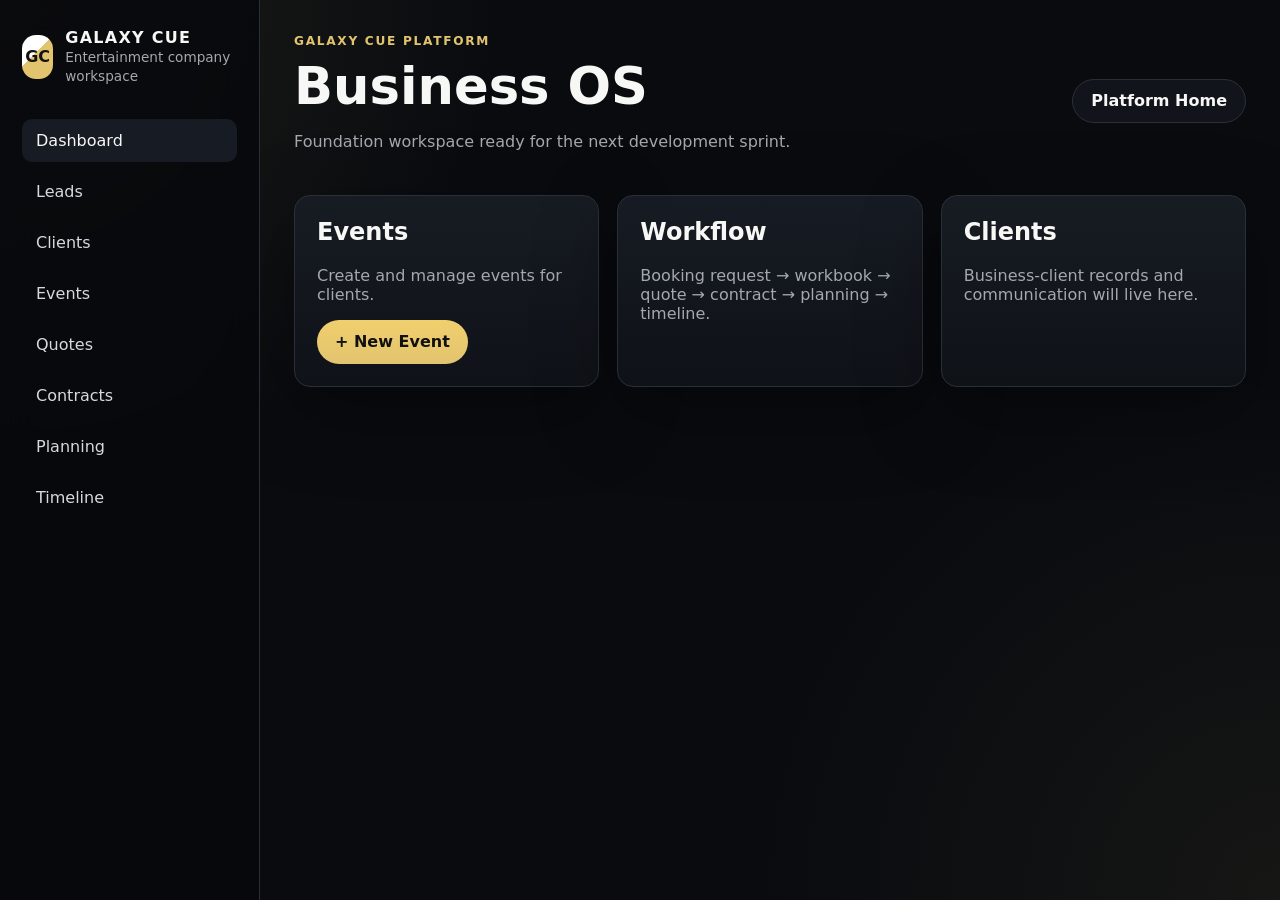
==== index.html @ ca32d2b2 "Add files via upload" ====
<!doctype html>
<html lang="en">
<head>
  <meta charset="utf-8">
  <meta name="viewport" content="width=device-width, initial-scale=1">
  <meta http-equiv="refresh" content="0; url=apps/business/">
  <title>Galaxy Cue</title>
  <script>
    window.location.replace('apps/business/');
  </script>
</head>
<body>
  <p>Redirecting to Galaxy Cue Business OS…</p>
</body>
</html>
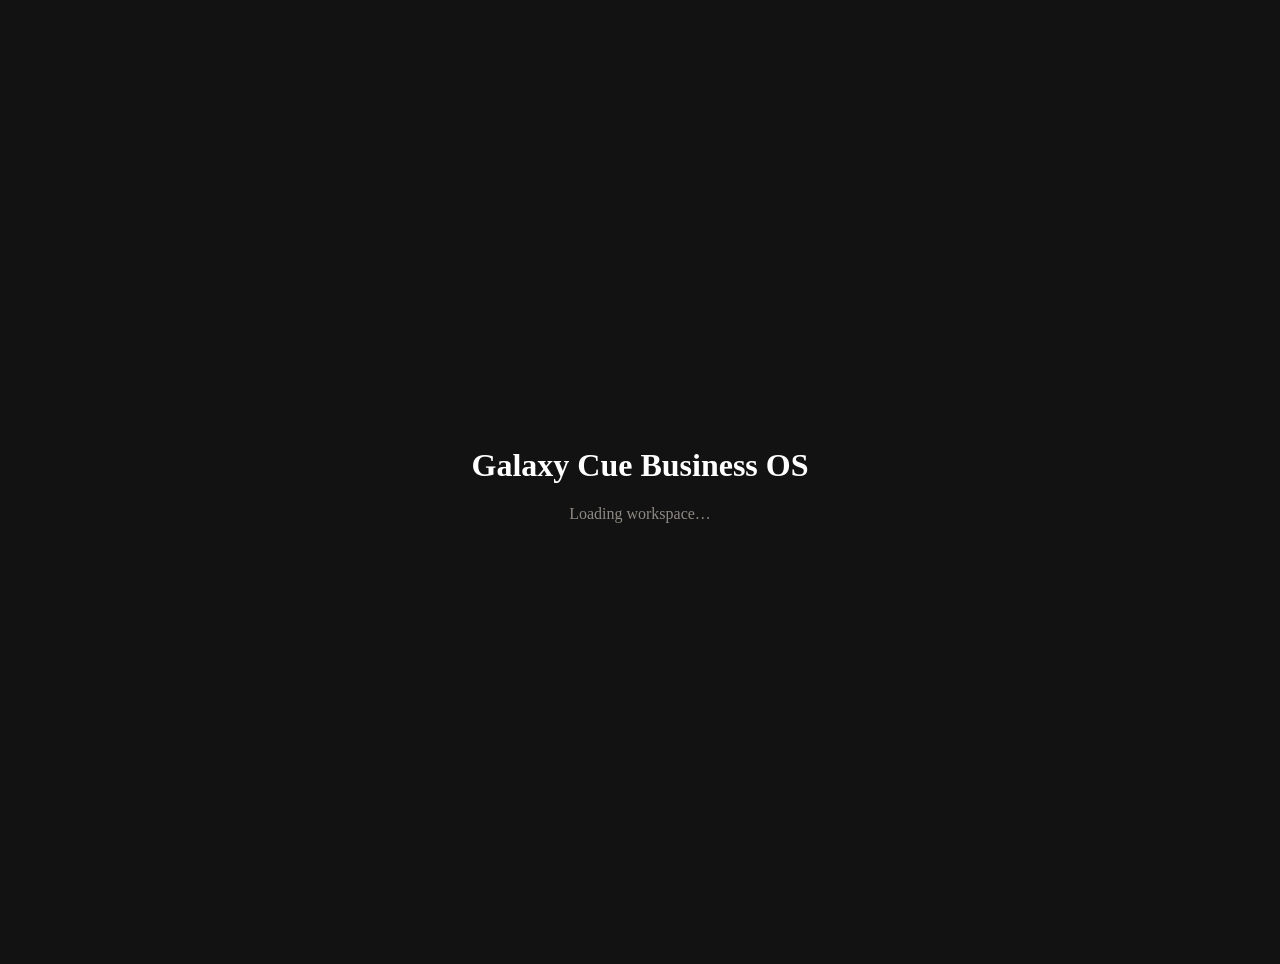
==== commit 687b2f77: "Add files via upload" ====
--- a/index.html
+++ b/index.html
@@ -1,15 +1 @@
-<!doctype html>
-<html lang="en">
-<head>
-  <meta charset="utf-8">
-  <meta name="viewport" content="width=device-width, initial-scale=1">
-  <meta http-equiv="refresh" content="0; url=apps/business/">
-  <title>Galaxy Cue</title>
-  <script>
-    window.location.replace('apps/business/');
-  </script>
-</head>
-<body>
-  <p>Redirecting to Galaxy Cue Business OS…</p>
-</body>
-</html>
+<!doctype html><html><head><meta charset="utf-8"><meta name="viewport" content="width=device-width,initial-scale=1"><meta http-equiv="refresh" content="0;url=apps/business/"><title>Galaxy Cue</title><script>location.replace('apps/business/'+location.search+location.hash)</script></head><body>Opening Galaxy Cue Business OS…</body></html>
